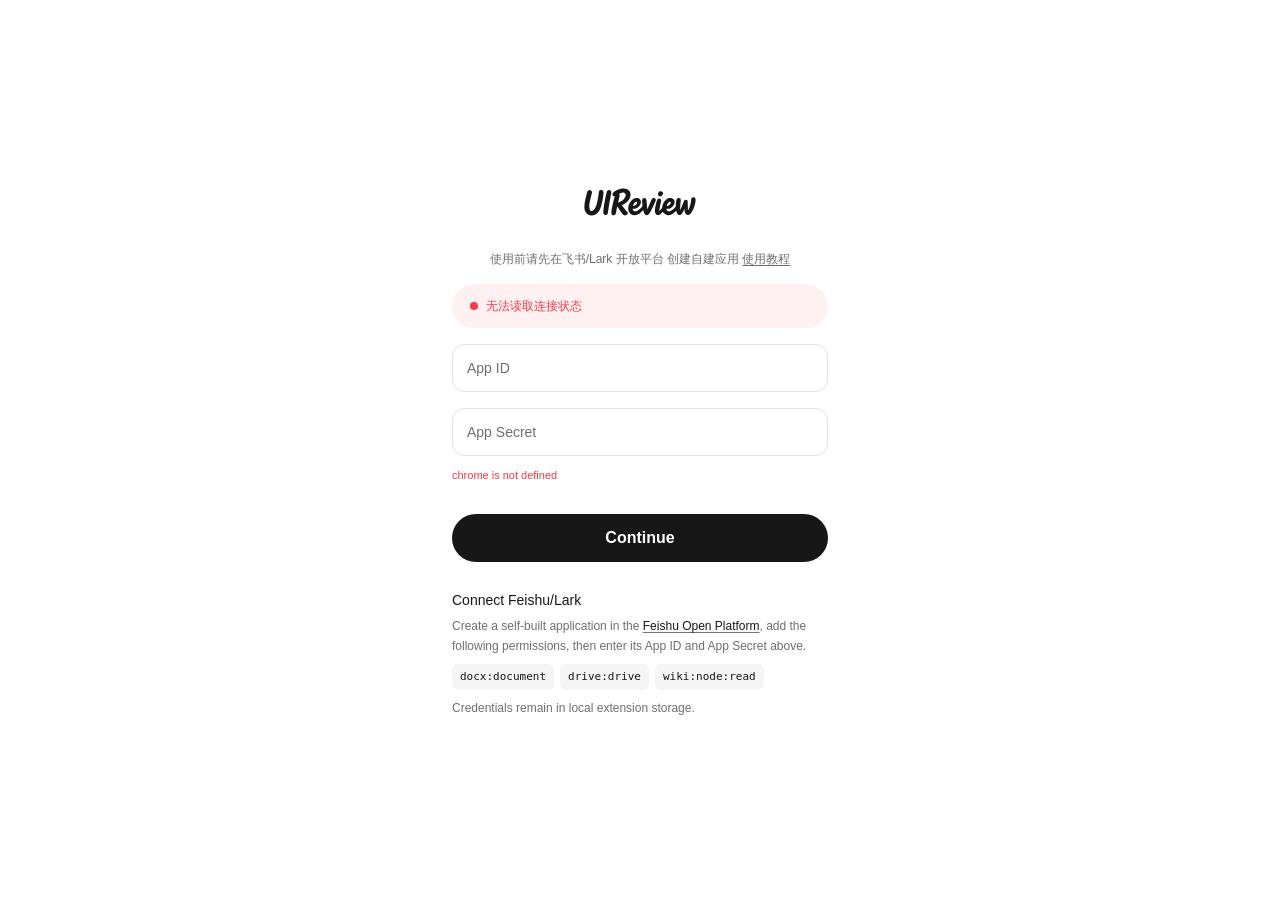
==== options.html @ 0ec67ec7 "chore: initialize standalone plugin repository" ====
<!doctype html>
<html lang="zh-CN">
<head>
  <meta charset="utf-8">
  <meta name="viewport" content="width=device-width,initial-scale=1">
  <title>UIReview 设置</title>
  <link rel="stylesheet" href="options.css">
</head>
<body>
  <main class="settings-page" data-node-id="16:169">
    <img class="brand-logo" src="assets/uireview-logo.svg" width="120" height="40" alt="UIReview" data-node-id="20:304">

    <section class="connection" data-node-id="16:179">
      <p class="setup-help" data-node-id="19:248">
        使用前请先在<a href="https://open.feishu.cn/app" target="_blank" rel="noreferrer">飞书/Lark 开放平台</a>
        创建自建应用
        <a href="https://github.com/wubinui/UIReview-plugin#connect-feishulark" target="_blank" rel="noreferrer">使用教程</a>
      </p>

      <div class="status" id="status" data-node-id="16:229" role="status" aria-live="polite">
        <span class="status-dot" aria-hidden="true"></span>
        <span id="statusText">等待连接应用</span>
        <button class="clear-config" type="button" id="clearConfig" hidden>删除</button>
      </div>

      <form id="form" novalidate>
        <label class="sr-only" for="appId">App ID</label>
        <input id="appId" name="appId" autocomplete="off" placeholder="App ID" aria-describedby="message">

        <label class="sr-only" for="appSecret">App Secret</label>
        <input id="appSecret" name="appSecret" type="password" autocomplete="new-password" placeholder="App Secret" aria-describedby="message">

        <p class="message" id="message" aria-live="polite"></p>

        <button class="continue-button" type="submit" id="save" data-node-id="16:201">
          <span>Continue</span>
        </button>
      </form>
    </section>

    <section class="connection-copy" data-node-id="16:236">
      <h2 data-node-id="16:237">Connect Feishu/Lark</h2>
      <p data-node-id="16:238">
        Create a self-built application in the
        <a href="https://open.feishu.cn/app" target="_blank" rel="noreferrer">Feishu Open Platform</a>, add the following
        permissions, then enter its App ID and App Secret above.
      </p>
      <ul class="permission-list" aria-label="Required Feishu permissions">
        <li><code>docx:document</code></li>
        <li><code>drive:drive</code></li>
        <li><code>wiki:node:read</code></li>
      </ul>
      <p>Credentials remain in local extension storage.</p>
    </section>
  </main>

  <script src="feishu-client.js"></script>
  <script src="options.js"></script>
</body>
</html>
---- options.css ----
:root {
  color-scheme: light;
  --neutral-0: #fff;
  --neutral-100: #f5f5f5;
  --neutral-200: #e5e5e5;
  --neutral-300: #d4d4d4;
  --neutral-500: #737373;
  --neutral-600: #6f6f6f;
  --neutral-900: #171717;
  --blue-500: #335cff;
  --red-500: #fb3748;
  --green-500: #1fc16b;
  --spacing-2: 8px;
  --spacing-3: 12px;
  --spacing-4: 16px;
  --radius-md: 8px;
  --radius-lg: 10px;
  --radius-xl: 12px;
  --radius-full: 999px;
  font-family: "PingFang SC", "Helvetica Neue", Arial, sans-serif;
  color: var(--neutral-900);
  background: var(--neutral-0);
  font-synthesis: none;
}

* { box-sizing: border-box; }
html, body { min-height: 100%; }
body {
  display: grid;
  min-height: 100vh;
  margin: 0;
  padding: 24px 16px;
  place-items: center;
  overflow-x: hidden;
  background: var(--neutral-0);
}
button, input { font: inherit; }

.settings-page {
  display: flex;
  flex-direction: column;
  align-items: center;
  gap: 28px;
  width: min(376px, 100%);
  margin: auto;
}

.brand-logo {
  display: block;
  width: 120px;
  height: 40px;
  flex: none;
}

.connection { display: flex; flex-direction: column; gap: var(--spacing-4); width: 100%; }
.setup-help { width: 100%; margin: 0; color: var(--neutral-600); font-size: 12px; font-weight: 400; line-height: 18px; text-align: center; white-space: nowrap; }
.setup-help a { color: inherit; text-decoration: none; }
.setup-help a:last-child { text-decoration: underline; text-underline-offset: 2px; }

.status {
  display: flex;
  align-items: center;
  gap: var(--spacing-2);
  width: 100%;
  min-height: 44px;
  padding: 13px 18px;
  border-radius: var(--radius-full);
  background: var(--neutral-100);
  color: var(--neutral-900);
  font-size: 12px;
  line-height: 18px;
  transition: background-color 160ms ease, color 160ms ease;
}

.status-dot { width: 8px; height: 8px; flex: none; border-radius: 50%; background: #dadada; }
.status.connected .status-dot { background: var(--green-500); }
.status.error { color: var(--red-500); background: rgba(251, 55, 72, .07); }
.status.error .status-dot { background: var(--red-500); }
.clear-config {
  flex: none;
  margin-left: auto;
  padding: 0;
  border: 0;
  outline: 0;
  background: transparent;
  color: var(--red-500);
  cursor: pointer;
  font-size: 12px;
  font-weight: 400;
  line-height: 18px;
}
.clear-config:hover { color: var(--red-500); opacity: .76; }
.clear-config:focus-visible { outline: 2px solid rgba(251, 55, 72, .3); outline-offset: 3px; border-radius: 2px; }
.clear-config:disabled { cursor: wait; opacity: .5; }
.clear-config[hidden] { display: none; }

form { display: contents; }
input {
  display: block;
  width: 100%;
  height: 48px;
  padding: 14px;
  border: 1px solid var(--neutral-200);
  border-radius: var(--radius-xl);
  outline: 0;
  background: var(--neutral-0);
  color: var(--neutral-900);
  font-size: 14px;
  line-height: 20px;
  transition: border-color 140ms ease, box-shadow 140ms ease;
}
input::placeholder { color: var(--neutral-600); opacity: 1; }
input:hover { border-color: var(--neutral-300); }
input:focus { border-color: var(--neutral-900); box-shadow: 0 0 0 2px rgba(23, 23, 23, .08); }

.message { display: none; width: 100%; margin: -6px 0 0; color: var(--neutral-600); font-size: 11px; line-height: 18px; }
.message:not(:empty) { display: block; }
.message.error { color: var(--red-500); }
.message.success { color: var(--green-500); }

.continue-button {
  display: flex;
  align-items: center;
  justify-content: center;
  width: 100%;
  min-height: 48px;
  margin-top: 14px;
  padding: 13px 20px;
  overflow: hidden;
  border: 0;
  border-radius: var(--radius-full);
  background: var(--neutral-900);
  color: var(--neutral-0);
  cursor: pointer;
  font-size: 16px;
  font-weight: 600;
  line-height: 22px;
  transition: background-color 140ms ease, transform 100ms ease, opacity 140ms ease;
}
.continue-button:hover { background: #2b2b2b; }
.continue-button:active { transform: scale(.99); }
.continue-button:focus-visible { outline: 2px solid var(--neutral-900); outline-offset: 3px; }
.continue-button:disabled { cursor: wait; opacity: .56; }

.connection-copy { display: flex; flex-direction: column; gap: 6px; width: 100%; }
.connection-copy h2 { width: 100%; margin: 0; color: var(--neutral-900); font-size: 14px; font-weight: 500; line-height: 20px; }
.connection-copy p { width: 100%; margin: 0; color: var(--neutral-600); font-size: 12px; font-weight: 400; line-height: 20px; }
.connection-copy a { color: var(--neutral-900); text-decoration-color: var(--neutral-500); text-underline-offset: 2px; }
.connection-copy a:hover { text-decoration-color: var(--neutral-900); }
.permission-list { display: flex; flex-wrap: wrap; gap: 6px; width: 100%; margin: 2px 0; padding: 0; list-style: none; }
.permission-list li { margin: 0; }
.permission-list code { display: inline-flex; align-items: center; min-height: 26px; padding: 4px 8px; border-radius: 6px; background: var(--neutral-100); color: var(--neutral-900); font: 11px/18px "SFMono-Regular", Menlo, Consolas, monospace; }

.sr-only { position: absolute; width: 1px; height: 1px; padding: 0; margin: -1px; overflow: hidden; clip: rect(0, 0, 0, 0); white-space: nowrap; border: 0; }

@media (max-width: 408px) { .setup-help { white-space: normal; } }
@media (max-height: 500px) { body { place-items: start center; } }
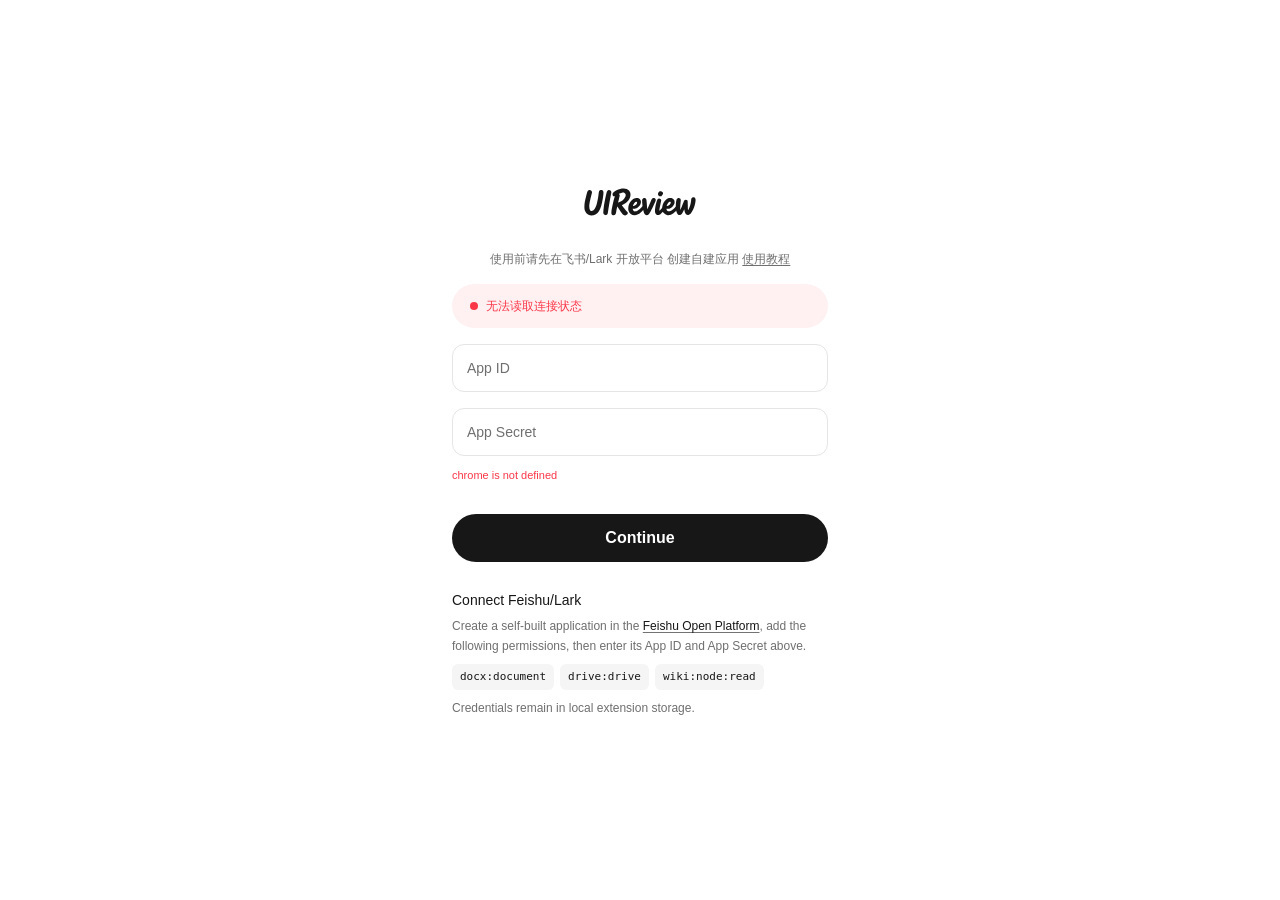
==== commit 7558f513: "docs: refine README branding and update settings links" ====
--- a/options.html
+++ b/options.html
@@ -8,13 +8,15 @@
 </head>
 <body>
   <main class="settings-page" data-node-id="16:169">
-    <img class="brand-logo" src="assets/uireview-logo.svg" width="120" height="40" alt="UIReview" data-node-id="20:304">
+    <a href="https://uirevu.com/" target="_blank" rel="noopener noreferrer" aria-label="UIReview 官网（在新标签页打开）">
+      <img class="brand-logo" src="assets/uireview-logo.svg" width="120" height="40" alt="UIReview" data-node-id="20:304">
+    </a>
 
     <section class="connection" data-node-id="16:179">
       <p class="setup-help" data-node-id="19:248">
         使用前请先在<a href="https://open.feishu.cn/app" target="_blank" rel="noreferrer">飞书/Lark 开放平台</a>
         创建自建应用
-        <a href="https://github.com/wubinui/UIReview-plugin#connect-feishulark" target="_blank" rel="noreferrer">使用教程</a>
+        <a href="https://uirevu.com/docs.html" target="_blank" rel="noopener noreferrer">使用教程</a>
       </p>
 
       <div class="status" id="status" data-node-id="16:229" role="status" aria-live="polite">
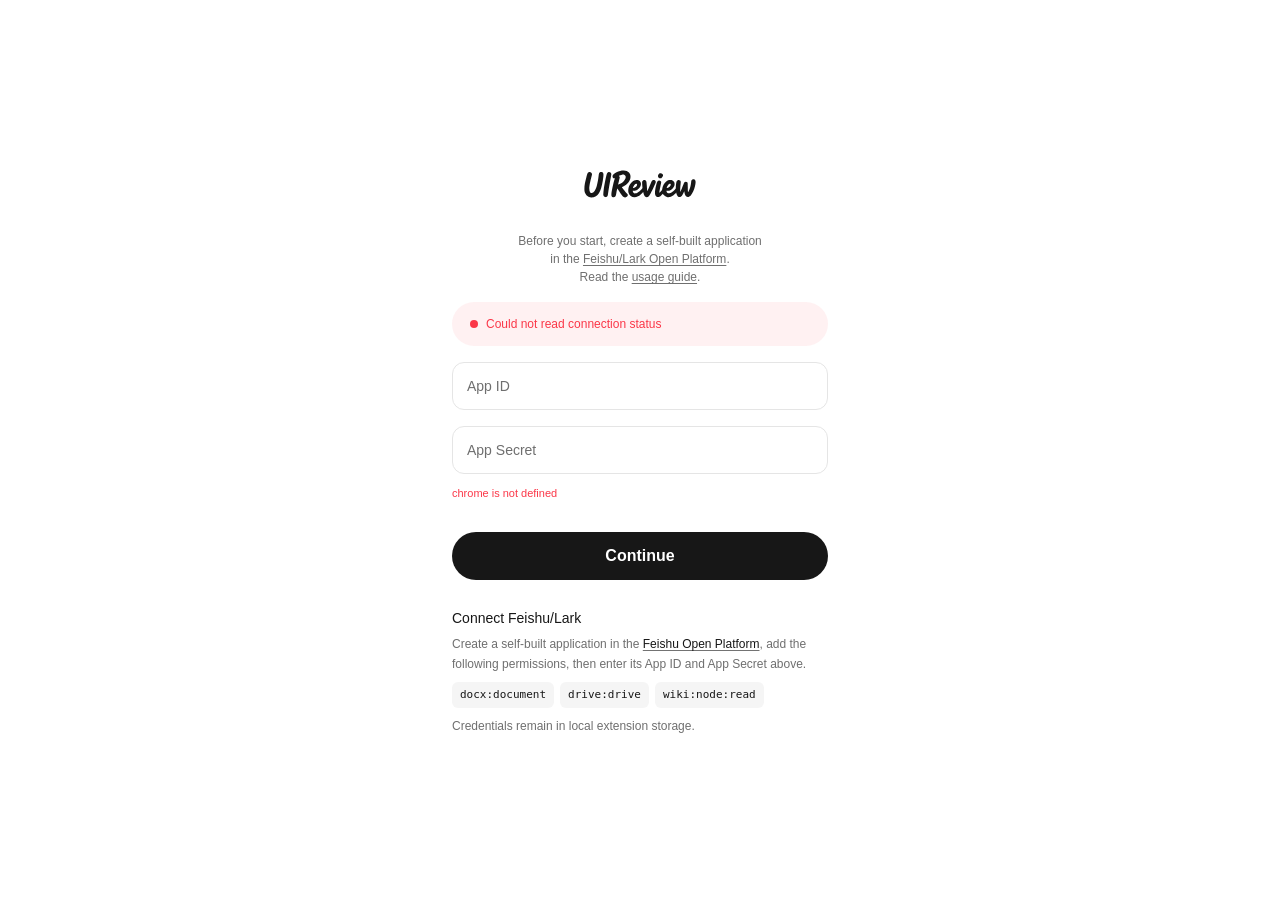
==== commit 89aa9b9c: "feat: release plugin version 1.0.2" ====
--- a/options.html
+++ b/options.html
@@ -1,28 +1,28 @@
 <!doctype html>
-<html lang="zh-CN">
+<html lang="en">
 <head>
   <meta charset="utf-8">
   <meta name="viewport" content="width=device-width,initial-scale=1">
-  <title>UIReview 设置</title>
+  <title>UIReview Settings</title>
   <link rel="stylesheet" href="options.css">
 </head>
 <body>
   <main class="settings-page" data-node-id="16:169">
-    <a href="https://uirevu.com/" target="_blank" rel="noopener noreferrer" aria-label="UIReview 官网（在新标签页打开）">
+    <a href="https://uirevu.com/" target="_blank" rel="noopener noreferrer" aria-label="UIReview website (opens in a new tab)">
       <img class="brand-logo" src="assets/uireview-logo.svg" width="120" height="40" alt="UIReview" data-node-id="20:304">
     </a>
 
     <section class="connection" data-node-id="16:179">
       <p class="setup-help" data-node-id="19:248">
-        使用前请先在<a href="https://open.feishu.cn/app" target="_blank" rel="noreferrer">飞书/Lark 开放平台</a>
-        创建自建应用
-        <a href="https://uirevu.com/docs.html" target="_blank" rel="noopener noreferrer">使用教程</a>
+        <span>Before you start, create a self-built application</span><br>
+        <span>in the <a href="https://open.feishu.cn/app" target="_blank" rel="noreferrer">Feishu/Lark Open Platform</a>.</span><br>
+        <span>Read the <a href="https://uirevu.com/docs.html" target="_blank" rel="noopener noreferrer">usage guide</a>.</span>
       </p>
 
       <div class="status" id="status" data-node-id="16:229" role="status" aria-live="polite">
         <span class="status-dot" aria-hidden="true"></span>
-        <span id="statusText">等待连接应用</span>
-        <button class="clear-config" type="button" id="clearConfig" hidden>删除</button>
+        <span id="statusText">Waiting to connect</span>
+        <button class="clear-config" type="button" id="clearConfig" hidden>Clear</button>
       </div>
 
       <form id="form" novalidate>
--- a/options.css
+++ b/options.css
@@ -53,7 +53,7 @@
 }
 
 .connection { display: flex; flex-direction: column; gap: var(--spacing-4); width: 100%; }
-.setup-help { width: 100%; margin: 0; color: var(--neutral-600); font-size: 12px; font-weight: 400; line-height: 18px; text-align: center; white-space: nowrap; }
+.setup-help { width: 100%; margin: 0; color: var(--neutral-600); font-size: 12px; font-weight: 400; line-height: 18px; text-align: center; }
 .setup-help a { color: inherit; text-decoration: none; }
 .setup-help a:last-child { text-decoration: underline; text-underline-offset: 2px; }
 
